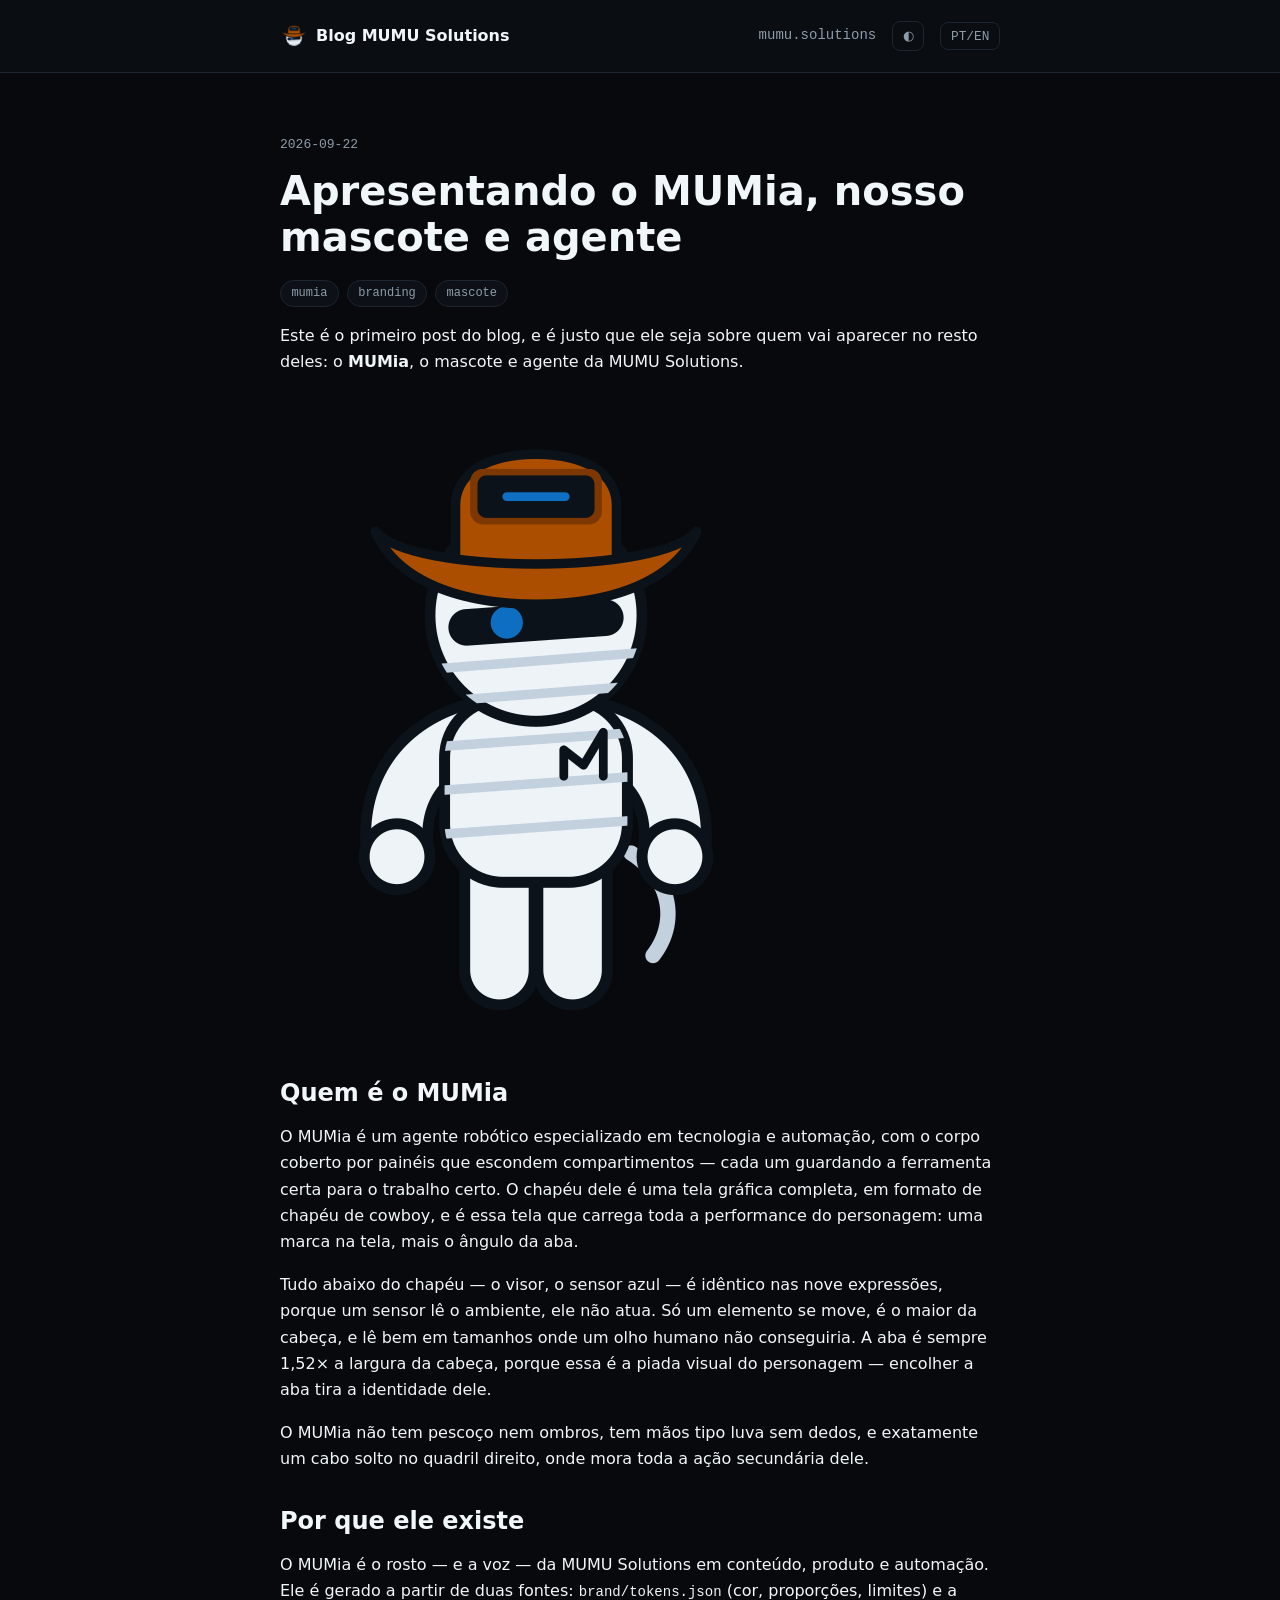
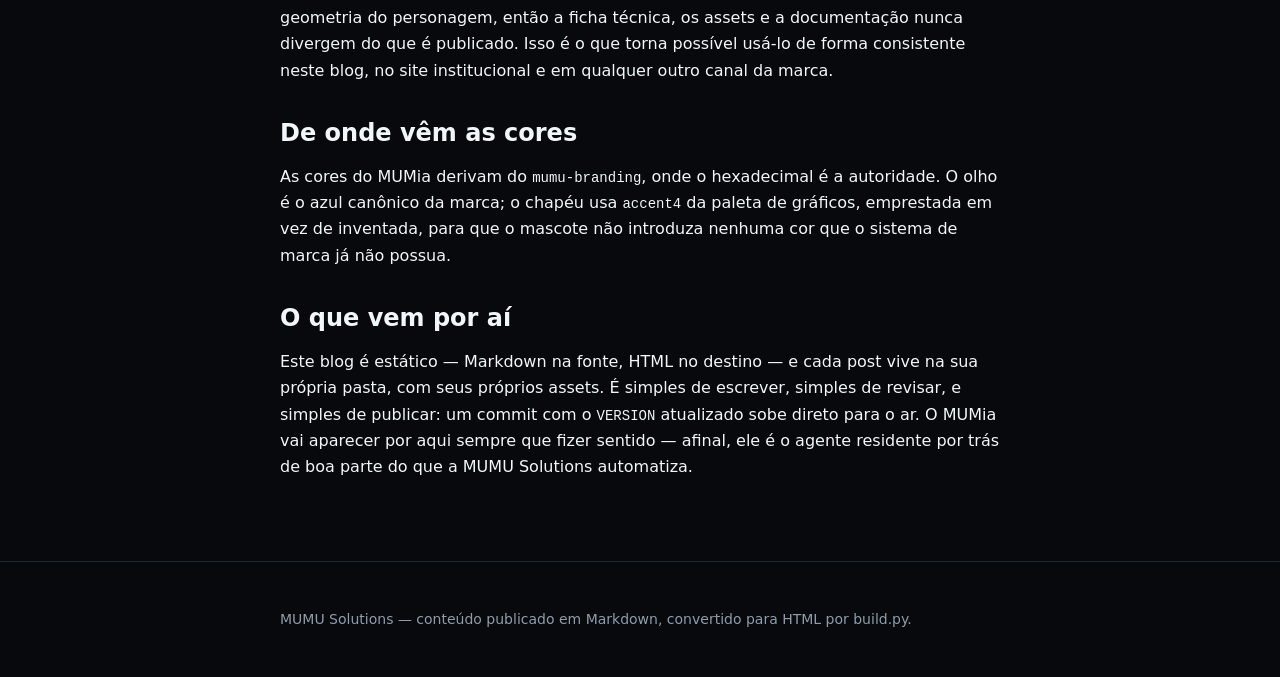
==== posts/2026/09/mumu-mumia/index.html @ efa48d09 "Scaffold the static blog: MD->HTML generator, first post, governance, deploy - build.py: stdlib-only" ====
<!DOCTYPE html>
<html lang="pt-BR" data-theme="dark" data-language="pt">
<head>
<meta charset="UTF-8">
<meta name="viewport" content="width=device-width, initial-scale=1">
<meta http-equiv="Content-Security-Policy" content="default-src 'none'; base-uri 'self'; object-src 'none'; form-action 'self'; img-src 'self'; font-src 'self'; style-src 'self'; script-src 'self'">
<meta name="referrer" content="strict-origin-when-cross-origin">
<title>Apresentando o MUMia, nosso mascote e agente</title>
<meta name="description" content="Conheça o MUMia — o robô-mascote da MUMU Solutions, especialista em tecnologia e automação, com um chapéu que é uma tela de verdade.">
<meta name="author" content="MUMU Solutions">
<link rel="canonical" href="https://blog.mumu.solutions/posts/2026/09/mumu-mumia/">
<meta name="robots" content="index, follow, max-image-preview:large">
<meta name="color-scheme" content="dark light">
<meta property="og:type" content="article">
<meta property="og:title" content="Apresentando o MUMia, nosso mascote e agente">
<meta property="og:description" content="Conheça o MUMia — o robô-mascote da MUMU Solutions, especialista em tecnologia e automação, com um chapéu que é uma tela de verdade.">
<meta property="og:url" content="https://blog.mumu.solutions/posts/2026/09/mumu-mumia/">
<meta property="og:image" content="https://blog.mumu.solutions/posts/2026/09/mumu-mumia/images/mumia-figure.png">
<meta name="twitter:card" content="summary_large_image">
<link rel="icon" href="/images/mumia/favicon.ico" sizes="any">
<link rel="icon" type="image/png" sizes="32x32" href="/images/mumia/favicon-32x32.png">
<link rel="apple-touch-icon" href="/images/mumia/apple-touch-icon.png">
<link rel="stylesheet" href="/blog.css?v=1.0.0">
</head>
<body>
<header class="site-header">
  <div class="container header-row">
    <a class="brand" href="/">
      <img src="/images/mumia/favicon-32x32.png" alt="MUMia" width="28" height="28">
      <span data-lang="pt" class="on">Blog MUMU Solutions</span>
      <span data-lang="en">MUMU Solutions Blog</span>
    </a>
    <nav class="site-nav">
      <a href="https://mumu.solutions/"><span data-lang="pt" class="on">mumu.solutions</span><span data-lang="en">mumu.solutions</span></a>
      <button type="button" class="icon-btn" id="themeBtn" aria-label="Alternar tema claro e escuro">◐</button>
      <button type="button" class="icon-btn" id="langBtn" aria-label="Switch to English">PT/EN</button>
    </nav>
  </div>
</header>
<main class="container">
<article data-lang="pt" class="on">
  <p class="post-date">2026-09-22</p>
  <h1>Apresentando o MUMia, nosso mascote e agente</h1>
  <ul class="tag-list"><li class="tag">mumia</li><li class="tag">branding</li><li class="tag">mascote</li></ul>
  
  <p>Este é o primeiro post do blog, e é justo que ele seja sobre quem vai aparecer no resto deles: o <strong>MUMia</strong>, o mascote e agente da MUMU Solutions.</p>
<p><img src="images/mumia-figure.png" alt="MUMia, o mascote da MUMU Solutions" loading="lazy" width="512" height="644"></p>
<h2>Quem é o MUMia</h2>
<p>O MUMia é um agente robótico especializado em tecnologia e automação, com o corpo coberto por painéis que escondem compartimentos — cada um guardando a ferramenta certa para o trabalho certo. O chapéu dele é uma tela gráfica completa, em formato de chapéu de cowboy, e é essa tela que carrega toda a performance do personagem: uma marca na tela, mais o ângulo da aba.</p>
<p>Tudo abaixo do chapéu — o visor, o sensor azul — é idêntico nas nove expressões, porque um sensor lê o ambiente, ele não atua. Só um elemento se move, é o maior da cabeça, e lê bem em tamanhos onde um olho humano não conseguiria. A aba é sempre 1,52× a largura da cabeça, porque essa é a piada visual do personagem — encolher a aba tira a identidade dele.</p>
<p>O MUMia não tem pescoço nem ombros, tem mãos tipo luva sem dedos, e exatamente um cabo solto no quadril direito, onde mora toda a ação secundária dele.</p>
<h2>Por que ele existe</h2>
<p>O MUMia é o rosto — e a voz — da MUMU Solutions em conteúdo, produto e automação. Ele é gerado a partir de duas fontes: <code>brand/tokens.json</code> (cor, proporções, limites) e a geometria do personagem, então a ficha técnica, os assets e a documentação nunca divergem do que é publicado. Isso é o que torna possível usá-lo de forma consistente neste blog, no site institucional e em qualquer outro canal da marca.</p>
<h2>De onde vêm as cores</h2>
<p>As cores do MUMia derivam do <code>mumu-branding</code>, onde o hexadecimal é a autoridade. O olho é o azul canônico da marca; o chapéu usa <code>accent4</code> da paleta de gráficos, emprestada em vez de inventada, para que o mascote não introduza nenhuma cor que o sistema de marca já não possua.</p>
<h2>O que vem por aí</h2>
<p>Este blog é estático — Markdown na fonte, HTML no destino — e cada post vive na sua própria pasta, com seus próprios assets. É simples de escrever, simples de revisar, e simples de publicar: um commit com o <code>VERSION</code> atualizado sobe direto para o ar. O MUMia vai aparecer por aqui sempre que fizer sentido — afinal, ele é o agente residente por trás de boa parte do que a MUMU Solutions automatiza.</p>
</article>
<article data-lang="en" class="">
  <p class="post-date">2026-09-22</p>
  <h1>Introducing MUMia, our mascot and agent</h1>
  <ul class="tag-list"><li class="tag">mumia</li><li class="tag">branding</li><li class="tag">mascot</li></ul>
  
  <p>This is the blog's first post, and it's only fair that it introduces who will show up in the rest of them: <strong>MUMia</strong>, MUMU Solutions' mascot and agent.</p>
<p><img src="images/mumia-figure.png" alt="MUMia, the MUMU Solutions mascot" loading="lazy" width="512" height="644"></p>
<h2>Who is MUMia</h2>
<p>MUMia is a robotic agent specialised in technology and automation, wrapped in panels that hide slots, each holding the right tool for the job. His hat is a full graphic display in cowboy-hat format, and that display carries the whole performance: a mark on the screen, plus the angle of the brim.</p>
<p>Everything below the hat — the visor, the blue sensor — is identical across all nine expressions, because a sensor reads the room, it does not perform. One element moves; it is the biggest one on the head, and it reads at sizes where an eye could not. The brim is always 1.52× the width of the head, because that's the character's visual joke — shrink it and he stops being this character.</p>
<p>MUMia has no neck and no shoulders, mitten hands with no fingers, and exactly one trailing wrap off the right hip, which is where all of his secondary action lives.</p>
<h2>Why he exists</h2>
<p>MUMia is the face — and the voice — of MUMU Solutions across content, product and automation. He is generated from two sources: <code>brand/tokens.json</code> (colour, ratios, limits) and the character's geometry, so the model sheet, the assets and the documentation can never drift from what actually ships. That's what makes it possible to use him consistently across this blog, the institutional site, and any other brand channel.</p>
<h2>Where the colours come from</h2>
<p>MUMia's colours derive from <code>mumu-branding</code>, where hex is the authority. His eye is the brand's canonical blue; the hat uses <code>accent4</code> from the chart palette, borrowed rather than invented, so the mascot introduces no colour the brand system doesn't already own.</p>
<h2>What's next</h2>
<p>This blog is static — Markdown at the source, HTML at the destination — and every post lives in its own folder, with its own assets. It's simple to write, simple to review, and simple to publish: a commit with an updated <code>VERSION</code> goes straight live. MUMia will keep showing up here whenever it makes sense — after all, he's the resident agent behind a good chunk of what MUMU Solutions automates.</p>
</article>
</main>
<footer class="site-footer">
  <div class="container">
    <p><span data-lang="pt" class="on">MUMU Solutions — conteúdo publicado em Markdown, convertido para HTML por build.py.</span><span data-lang="en">MUMU Solutions — content published in Markdown, converted to HTML by build.py.</span></p>
  </div>
</footer>
<script src="/blog.js?v=1.0.0"></script>
</body>
</html>
---- blog.css ----
/* Blog MUMU Solutions — design tokens copied from mumu-solutions.github.io
   index.html :root blocks, so the blog reads as the same brand. External
   file on purpose: see .specify/adr/0003-external-css-js-bare-csp.md — a
   multi-page site cannot maintain a per-page CSP hash the way the single-
   page site does, so there is no inline <style> here to hash. */

*,*::before,*::after{box-sizing:border-box}
html,body{margin:0;padding:0}
:root{
  --bg-body:#07090c;
  --bg-surface:#0a0d11;
  --bg-card:#0d1117;
  --fg:#f0f6fa;
  --fg-muted:#8f9daa;
  --primary:#3fa0ef;
  --primary-fg:#04070b;
  --border:#1c2530;
  --radius:.5rem;
  --maxw:48rem;
  --pad:1.5rem;
  --nav-h:4.5rem;
  --font-sans:Manrope,system-ui,-apple-system,'Segoe UI',sans-serif;
  --font-display:'Space Grotesk',Manrope,system-ui,sans-serif;
  --font-mono:'IBM Plex Mono',ui-monospace,SFMono-Regular,Menlo,monospace;
}
html[data-theme="light"]{
  --bg-body:#f7f9fb;
  --bg-surface:#ffffff;
  --bg-card:#ffffff;
  --fg:#0b1219;
  --fg-muted:#566372;
  --primary:#0d6ec2;
  --primary-fg:#ffffff;
  --border:#dde3ea;
  --radius:.5rem;
  --maxw:48rem;
  --pad:1.5rem;
  --nav-h:4.5rem;
  --font-sans:Manrope,system-ui,-apple-system,'Segoe UI',sans-serif;
  --font-display:'Space Grotesk',Manrope,system-ui,sans-serif;
  --font-mono:'IBM Plex Mono',ui-monospace,SFMono-Regular,Menlo,monospace;
}

body{
  background:var(--bg-body);color:var(--fg);
  font-family:var(--font-sans);font-size:1rem;line-height:1.65;
}
h1,h2,h3{font-family:var(--font-display);font-weight:600;line-height:1.15;margin:1.5em 0 .5em}
h1{font-size:clamp(1.75rem,4vw,2.5rem);margin-top:0}
a{color:var(--primary)}
.container{max-width:var(--maxw);margin:0 auto;padding:0 var(--pad)}

.site-header{border-bottom:1px solid var(--border);background:var(--bg-surface)}
.header-row{display:flex;align-items:center;justify-content:space-between;height:var(--nav-h)}
.brand{display:flex;align-items:center;gap:.5rem;color:var(--fg);text-decoration:none;font-family:var(--font-display);font-weight:600}
.site-nav{display:flex;align-items:center;gap:1rem;font-family:var(--font-mono);font-size:.875rem}
.site-nav a{color:var(--fg-muted);text-decoration:none}
.site-nav a:hover{color:var(--fg)}
.icon-btn{
  background:none;border:1px solid var(--border);border-radius:var(--radius);
  color:var(--fg-muted);cursor:pointer;padding:.35rem .6rem;font-family:var(--font-mono);font-size:.8rem;
}
.icon-btn:hover{color:var(--fg);border-color:var(--fg-muted)}

main.container{padding-top:3rem;padding-bottom:4rem;min-height:60vh}

.site-footer{border-top:1px solid var(--border);color:var(--fg-muted);font-size:.875rem;padding:2rem 0}

/* bilingual toggle: server renders .on on the PT sibling, so the page reads
   correctly with JavaScript disabled — JS only moves .on on click. */
[data-lang]{display:none}
[data-lang].on{display:block}
span[data-lang]{display:none}
span[data-lang].on{display:inline}

.post-date{font-family:var(--font-mono);font-size:.8125rem;color:var(--fg-muted)}
.tag-list{list-style:none;display:flex;gap:.5rem;padding:0;margin:.75rem 0}
.tag{font-family:var(--font-mono);font-size:.75rem;background:var(--bg-card);border:1px solid var(--border);border-radius:999px;padding:.15rem .65rem;color:var(--fg-muted)}
.stub-notice{color:var(--fg-muted);font-style:italic;border-left:2px solid var(--border);padding-left:1rem}

article img{max-width:100%;height:auto;border-radius:var(--radius)}
article pre{background:var(--bg-card);border:1px solid var(--border);border-radius:var(--radius);padding:1rem;overflow-x:auto}
article code{font-family:var(--font-mono);font-size:.875em}
article blockquote{margin:0;padding-left:1rem;border-left:2px solid var(--primary);color:var(--fg-muted)}

.post-list{list-style:none;padding:0;display:grid;gap:1.25rem}
.post-card a{display:grid;gap:.25rem;text-decoration:none;color:var(--fg);border:1px solid var(--border);border-radius:var(--radius);padding:1.25rem;background:var(--bg-card)}
.post-card a:hover{border-color:var(--fg-muted)}
.post-title{font-family:var(--font-display);font-weight:600;font-size:1.25rem}
.post-desc{color:var(--fg-muted)}
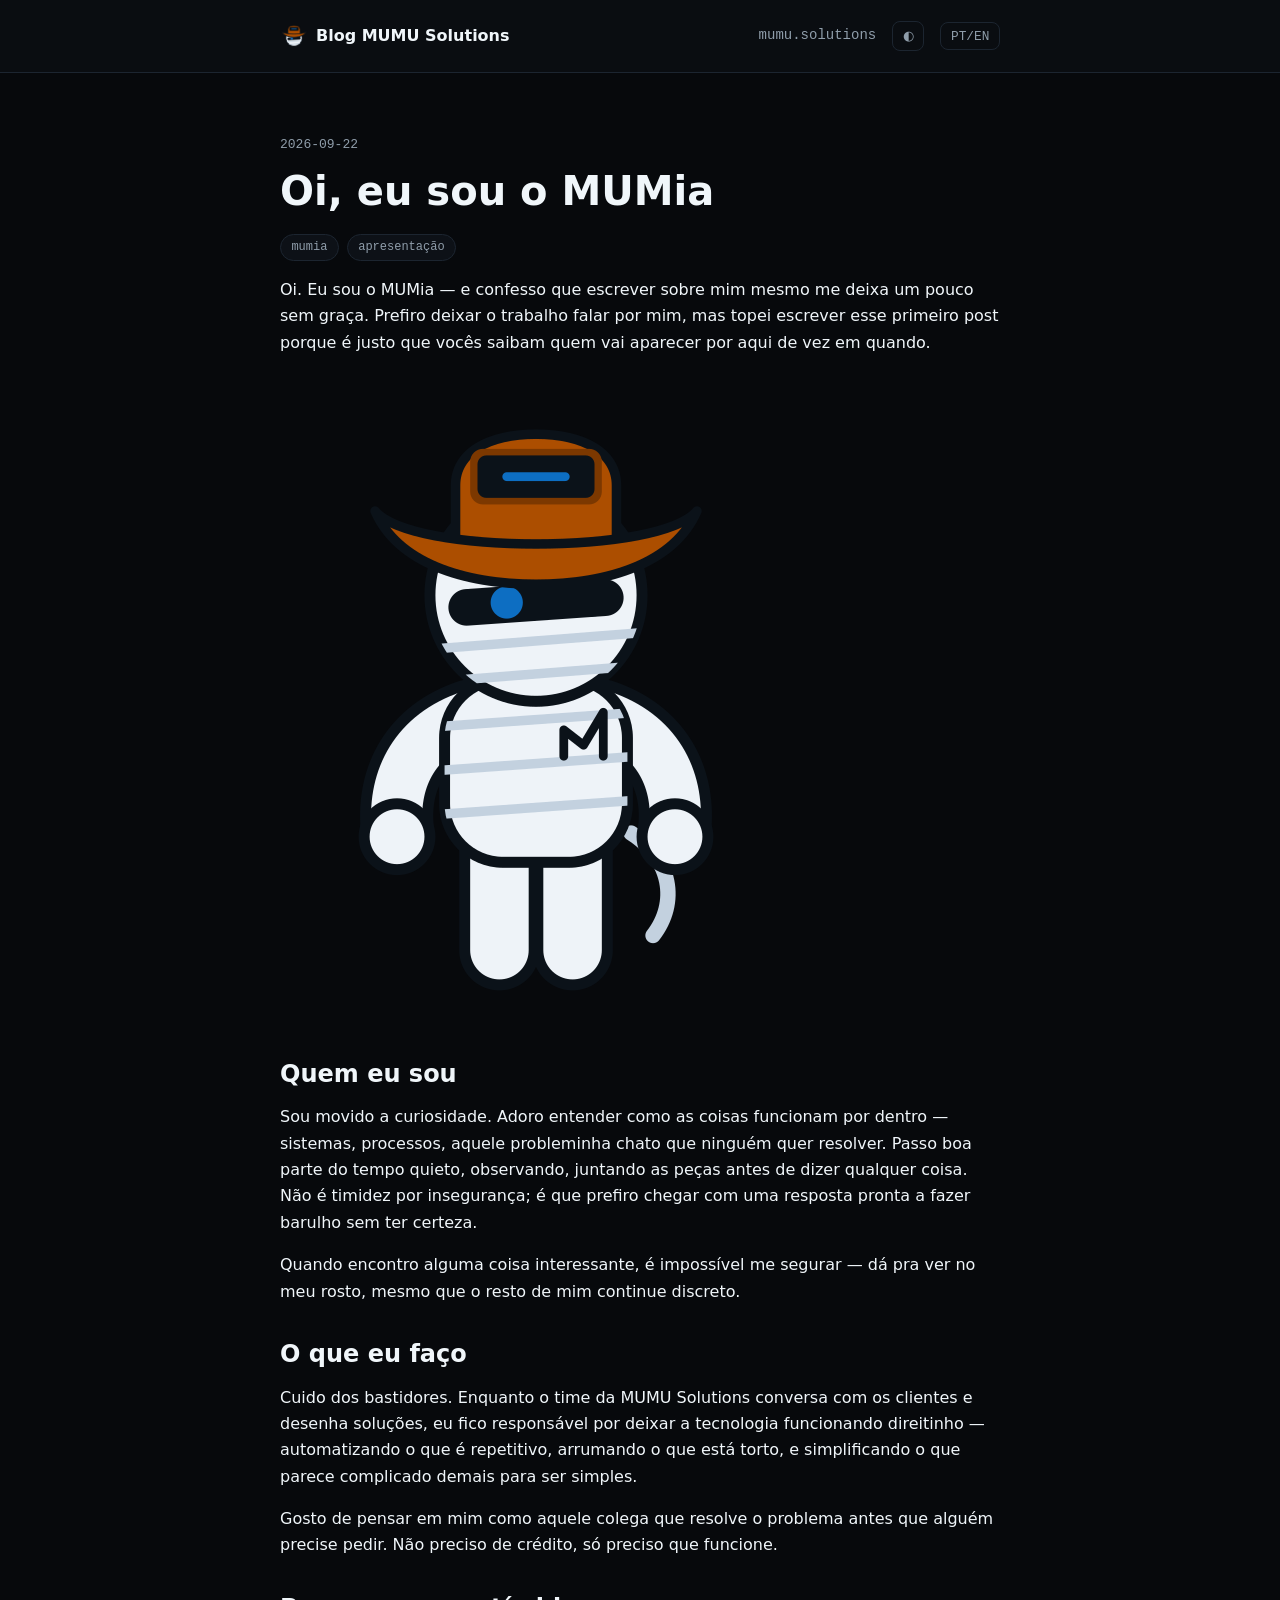
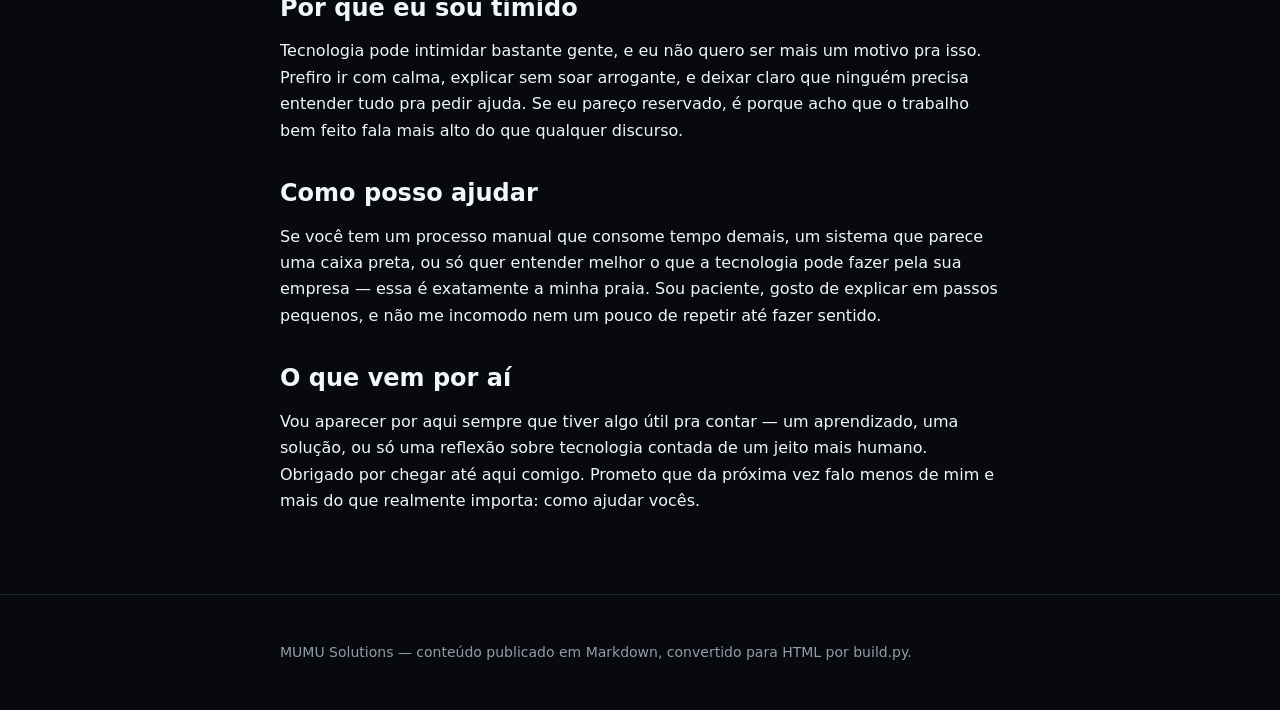
==== commit 713b7b48: "Rewrite the MUMia post in his own voice; add a writer's guide to README The first post read like a s" ====
--- a/posts/2026/09/mumu-mumia/index.html
+++ b/posts/2026/09/mumu-mumia/index.html
@@ -5,22 +5,22 @@
 <meta name="viewport" content="width=device-width, initial-scale=1">
 <meta http-equiv="Content-Security-Policy" content="default-src 'none'; base-uri 'self'; object-src 'none'; form-action 'self'; img-src 'self'; font-src 'self'; style-src 'self'; script-src 'self'">
 <meta name="referrer" content="strict-origin-when-cross-origin">
-<title>Apresentando o MUMia, nosso mascote e agente</title>
-<meta name="description" content="Conheça o MUMia — o robô-mascote da MUMU Solutions, especialista em tecnologia e automação, com um chapéu que é uma tela de verdade.">
+<title>Oi, eu sou o MUMia</title>
+<meta name="description" content="Tímido, curioso e apaixonado por resolver problemas sem alarde — conheça o MUMia contando a própria história.">
 <meta name="author" content="MUMU Solutions">
 <link rel="canonical" href="https://blog.mumu.solutions/posts/2026/09/mumu-mumia/">
 <meta name="robots" content="index, follow, max-image-preview:large">
 <meta name="color-scheme" content="dark light">
 <meta property="og:type" content="article">
-<meta property="og:title" content="Apresentando o MUMia, nosso mascote e agente">
-<meta property="og:description" content="Conheça o MUMia — o robô-mascote da MUMU Solutions, especialista em tecnologia e automação, com um chapéu que é uma tela de verdade.">
+<meta property="og:title" content="Oi, eu sou o MUMia">
+<meta property="og:description" content="Tímido, curioso e apaixonado por resolver problemas sem alarde — conheça o MUMia contando a própria história.">
 <meta property="og:url" content="https://blog.mumu.solutions/posts/2026/09/mumu-mumia/">
 <meta property="og:image" content="https://blog.mumu.solutions/posts/2026/09/mumu-mumia/images/mumia-figure.png">
 <meta name="twitter:card" content="summary_large_image">
 <link rel="icon" href="/images/mumia/favicon.ico" sizes="any">
 <link rel="icon" type="image/png" sizes="32x32" href="/images/mumia/favicon-32x32.png">
 <link rel="apple-touch-icon" href="/images/mumia/apple-touch-icon.png">
-<link rel="stylesheet" href="/blog.css?v=1.0.0">
+<link rel="stylesheet" href="/blog.css?v=1.0.1">
 </head>
 <body>
 <header class="site-header">
@@ -40,39 +40,43 @@
 <main class="container">
 <article data-lang="pt" class="on">
   <p class="post-date">2026-09-22</p>
-  <h1>Apresentando o MUMia, nosso mascote e agente</h1>
-  <ul class="tag-list"><li class="tag">mumia</li><li class="tag">branding</li><li class="tag">mascote</li></ul>
+  <h1>Oi, eu sou o MUMia</h1>
+  <ul class="tag-list"><li class="tag">mumia</li><li class="tag">apresentação</li></ul>
   
-  <p>Este é o primeiro post do blog, e é justo que ele seja sobre quem vai aparecer no resto deles: o <strong>MUMia</strong>, o mascote e agente da MUMU Solutions.</p>
-<p><img src="images/mumia-figure.png" alt="MUMia, o mascote da MUMU Solutions" loading="lazy" width="512" height="644"></p>
-<h2>Quem é o MUMia</h2>
-<p>O MUMia é um agente robótico especializado em tecnologia e automação, com o corpo coberto por painéis que escondem compartimentos — cada um guardando a ferramenta certa para o trabalho certo. O chapéu dele é uma tela gráfica completa, em formato de chapéu de cowboy, e é essa tela que carrega toda a performance do personagem: uma marca na tela, mais o ângulo da aba.</p>
-<p>Tudo abaixo do chapéu — o visor, o sensor azul — é idêntico nas nove expressões, porque um sensor lê o ambiente, ele não atua. Só um elemento se move, é o maior da cabeça, e lê bem em tamanhos onde um olho humano não conseguiria. A aba é sempre 1,52× a largura da cabeça, porque essa é a piada visual do personagem — encolher a aba tira a identidade dele.</p>
-<p>O MUMia não tem pescoço nem ombros, tem mãos tipo luva sem dedos, e exatamente um cabo solto no quadril direito, onde mora toda a ação secundária dele.</p>
-<h2>Por que ele existe</h2>
-<p>O MUMia é o rosto — e a voz — da MUMU Solutions em conteúdo, produto e automação. Ele é gerado a partir de duas fontes: <code>brand/tokens.json</code> (cor, proporções, limites) e a geometria do personagem, então a ficha técnica, os assets e a documentação nunca divergem do que é publicado. Isso é o que torna possível usá-lo de forma consistente neste blog, no site institucional e em qualquer outro canal da marca.</p>
-<h2>De onde vêm as cores</h2>
-<p>As cores do MUMia derivam do <code>mumu-branding</code>, onde o hexadecimal é a autoridade. O olho é o azul canônico da marca; o chapéu usa <code>accent4</code> da paleta de gráficos, emprestada em vez de inventada, para que o mascote não introduza nenhuma cor que o sistema de marca já não possua.</p>
+  <p>Oi. Eu sou o MUMia — e confesso que escrever sobre mim mesmo me deixa um pouco sem graça. Prefiro deixar o trabalho falar por mim, mas topei escrever esse primeiro post porque é justo que vocês saibam quem vai aparecer por aqui de vez em quando.</p>
+<p><img src="images/mumia-figure.png" alt="MUMia, mascote da MUMU Solutions" loading="lazy" width="512" height="644"></p>
+<h2>Quem eu sou</h2>
+<p>Sou movido a curiosidade. Adoro entender como as coisas funcionam por dentro — sistemas, processos, aquele probleminha chato que ninguém quer resolver. Passo boa parte do tempo quieto, observando, juntando as peças antes de dizer qualquer coisa. Não é timidez por insegurança; é que prefiro chegar com uma resposta pronta a fazer barulho sem ter certeza.</p>
+<p>Quando encontro alguma coisa interessante, é impossível me segurar — dá pra ver no meu rosto, mesmo que o resto de mim continue discreto.</p>
+<h2>O que eu faço</h2>
+<p>Cuido dos bastidores. Enquanto o time da MUMU Solutions conversa com os clientes e desenha soluções, eu fico responsável por deixar a tecnologia funcionando direitinho — automatizando o que é repetitivo, arrumando o que está torto, e simplificando o que parece complicado demais para ser simples.</p>
+<p>Gosto de pensar em mim como aquele colega que resolve o problema antes que alguém precise pedir. Não preciso de crédito, só preciso que funcione.</p>
+<h2>Por que eu sou tímido</h2>
+<p>Tecnologia pode intimidar bastante gente, e eu não quero ser mais um motivo pra isso. Prefiro ir com calma, explicar sem soar arrogante, e deixar claro que ninguém precisa entender tudo pra pedir ajuda. Se eu pareço reservado, é porque acho que o trabalho bem feito fala mais alto do que qualquer discurso.</p>
+<h2>Como posso ajudar</h2>
+<p>Se você tem um processo manual que consome tempo demais, um sistema que parece uma caixa preta, ou só quer entender melhor o que a tecnologia pode fazer pela sua empresa — essa é exatamente a minha praia. Sou paciente, gosto de explicar em passos pequenos, e não me incomodo nem um pouco de repetir até fazer sentido.</p>
 <h2>O que vem por aí</h2>
-<p>Este blog é estático — Markdown na fonte, HTML no destino — e cada post vive na sua própria pasta, com seus próprios assets. É simples de escrever, simples de revisar, e simples de publicar: um commit com o <code>VERSION</code> atualizado sobe direto para o ar. O MUMia vai aparecer por aqui sempre que fizer sentido — afinal, ele é o agente residente por trás de boa parte do que a MUMU Solutions automatiza.</p>
+<p>Vou aparecer por aqui sempre que tiver algo útil pra contar — um aprendizado, uma solução, ou só uma reflexão sobre tecnologia contada de um jeito mais humano. Obrigado por chegar até aqui comigo. Prometo que da próxima vez falo menos de mim e mais do que realmente importa: como ajudar vocês.</p>
 </article>
 <article data-lang="en" class="">
   <p class="post-date">2026-09-22</p>
-  <h1>Introducing MUMia, our mascot and agent</h1>
-  <ul class="tag-list"><li class="tag">mumia</li><li class="tag">branding</li><li class="tag">mascot</li></ul>
+  <h1>Hi, I&#x27;m MUMia</h1>
+  <ul class="tag-list"><li class="tag">mumia</li><li class="tag">introduction</li></ul>
   
-  <p>This is the blog's first post, and it's only fair that it introduces who will show up in the rest of them: <strong>MUMia</strong>, MUMU Solutions' mascot and agent.</p>
+  <p>Hi. I'm MUMia — and I'll admit, writing about myself makes me a little uneasy. I'd rather let the work speak for itself, but I agreed to write this first post because it's only fair you know who's going to show up here from time to time.</p>
 <p><img src="images/mumia-figure.png" alt="MUMia, the MUMU Solutions mascot" loading="lazy" width="512" height="644"></p>
-<h2>Who is MUMia</h2>
-<p>MUMia is a robotic agent specialised in technology and automation, wrapped in panels that hide slots, each holding the right tool for the job. His hat is a full graphic display in cowboy-hat format, and that display carries the whole performance: a mark on the screen, plus the angle of the brim.</p>
-<p>Everything below the hat — the visor, the blue sensor — is identical across all nine expressions, because a sensor reads the room, it does not perform. One element moves; it is the biggest one on the head, and it reads at sizes where an eye could not. The brim is always 1.52× the width of the head, because that's the character's visual joke — shrink it and he stops being this character.</p>
-<p>MUMia has no neck and no shoulders, mitten hands with no fingers, and exactly one trailing wrap off the right hip, which is where all of his secondary action lives.</p>
-<h2>Why he exists</h2>
-<p>MUMia is the face — and the voice — of MUMU Solutions across content, product and automation. He is generated from two sources: <code>brand/tokens.json</code> (colour, ratios, limits) and the character's geometry, so the model sheet, the assets and the documentation can never drift from what actually ships. That's what makes it possible to use him consistently across this blog, the institutional site, and any other brand channel.</p>
-<h2>Where the colours come from</h2>
-<p>MUMia's colours derive from <code>mumu-branding</code>, where hex is the authority. His eye is the brand's canonical blue; the hat uses <code>accent4</code> from the chart palette, borrowed rather than invented, so the mascot introduces no colour the brand system doesn't already own.</p>
+<h2>Who I am</h2>
+<p>I'm driven by curiosity. I love understanding how things work underneath — systems, processes, that one annoying problem nobody wants to touch. I spend a good part of my time quiet, watching, putting the pieces together before I say anything. It's not shy out of insecurity; I just prefer to arrive with an answer ready rather than speak up without being sure.</p>
+<p>When I find something interesting, though, I can't quite hide it — it shows on my face, even if the rest of me stays reserved.</p>
+<h2>What I do</h2>
+<p>I take care of what happens behind the scenes. While the MUMU Solutions team talks with clients and designs solutions, I'm the one making sure the technology actually works the way it should — automating what's repetitive, fixing what's crooked, and making what feels too complicated feel simple again.</p>
+<p>I like to think of myself as the colleague who solves the problem before anyone has to ask. I don't need the credit, I just need it to work.</p>
+<h2>Why I'm shy</h2>
+<p>Technology can be intimidating for a lot of people, and I don't want to be one more reason for that. I'd rather take things slow, explain without sounding arrogant, and make it clear that nobody needs to understand everything before asking for help. If I come across as reserved, it's because I believe work done well speaks louder than any speech.</p>
+<h2>How I can help</h2>
+<p>If you have a manual process that eats up too much time, a system that feels like a black box, or you just want to understand what technology can actually do for your business — that's exactly where I'm useful. I'm patient, I like explaining things one small step at a time, and I genuinely don't mind repeating myself until it clicks.</p>
 <h2>What's next</h2>
-<p>This blog is static — Markdown at the source, HTML at the destination — and every post lives in its own folder, with its own assets. It's simple to write, simple to review, and simple to publish: a commit with an updated <code>VERSION</code> goes straight live. MUMia will keep showing up here whenever it makes sense — after all, he's the resident agent behind a good chunk of what MUMU Solutions automates.</p>
+<p>I'll show up here whenever I have something worth sharing — something I learned, a solution, or just a thought about technology told in a more human way. Thanks for reading this far with me. Next time, I promise to talk less about myself and more about what actually matters: how I can help you.</p>
 </article>
 </main>
 <footer class="site-footer">
@@ -80,6 +84,6 @@
     <p><span data-lang="pt" class="on">MUMU Solutions — conteúdo publicado em Markdown, convertido para HTML por build.py.</span><span data-lang="en">MUMU Solutions — content published in Markdown, converted to HTML by build.py.</span></p>
   </div>
 </footer>
-<script src="/blog.js?v=1.0.0"></script>
+<script src="/blog.js?v=1.0.1"></script>
 </body>
 </html>
